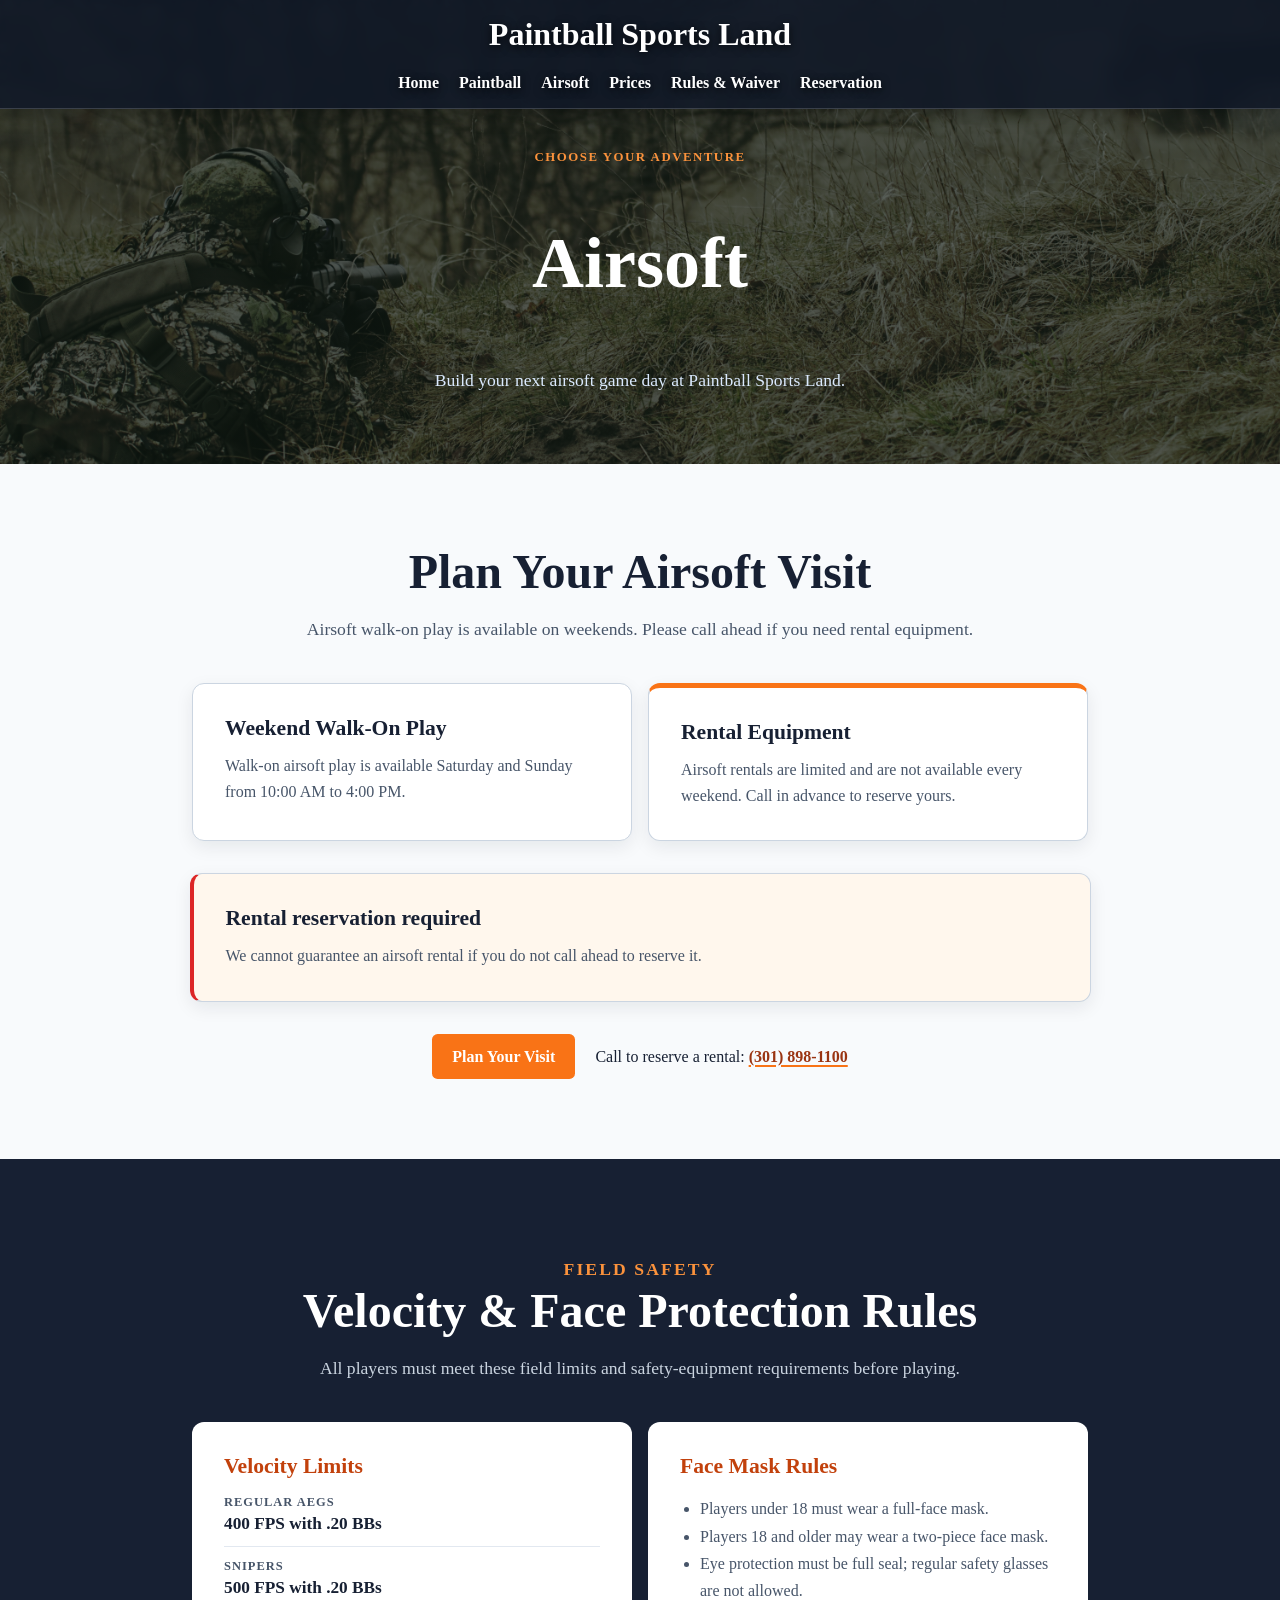
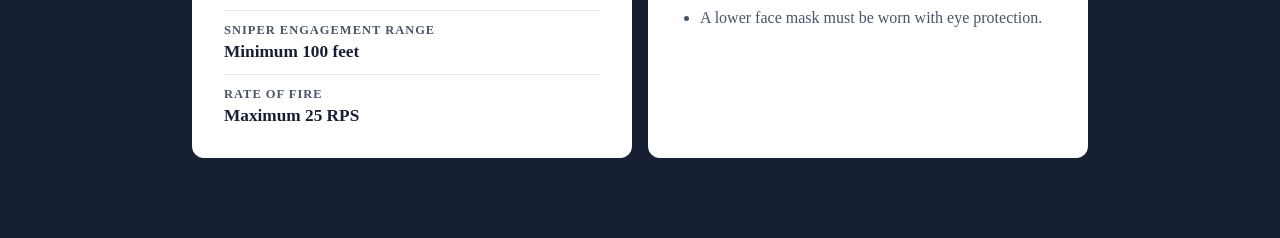
==== Airsoft.html @ 3f4d90e0 "main changes made" ====
<!doctype html>
<html lang="en">
  <head>
    <!-- Page title displayed in the browser tab. -->
    <meta charset="UTF-8">
    <meta name="viewport" content="width=device-width, initial-scale=1.0">
    <title>Airsoft | Paintball Sports Land</title>
    <!-- Shares the site's existing styles with this page. -->
    <link rel="stylesheet" href="style.css">
  </head>
  <body>
    <!-- Shared site header. Keep these links the same across all pages. -->
    <header>
      <h1>Paintball Sports Land</h1>
      <nav aria-label="Main navigation">
        <ul class="nav-menu">
          <li><a href="main.html">Home</a></li>
          <li><a href="Paintball.html">Paintball</a></li>
          <li><a href="Airsoft.html" aria-current="page">Airsoft</a></li>
          <li><a href="prices.html">Prices</a></li>
          <li><a href="Rules.html">Rules &amp; Waiver</a></li>
          <li><a href="Reservation.html">Reservation</a></li>
        </ul>
      </nav>
    </header>

    <main>
      <!-- Page hero introduces the activity without relying on a new image. -->
      <section class="inner-page-hero airsoft-hero">
        <p class="section-label">Choose your adventure</p>
        <h2>Airsoft</h2>
        <p>Build your next airsoft game day at Paintball Sports Land.</p>
      </section>

      <section class="page-content airsoft-visit-section" aria-labelledby="airsoft-plan-heading">
        <div class="content-heading">
          <h2 id="airsoft-plan-heading">Plan Your Airsoft Visit</h2>
          <p>Airsoft walk-on play is available on weekends. Please call ahead if you need rental equipment.</p>
        </div>
        <div class="content-grid">
          <article class="page-card">
            <h3>Weekend Walk-On Play</h3>
            <p>Walk-on airsoft play is available Saturday and Sunday from 10:00 AM to 4:00 PM.</p>
          </article>
          <article class="page-card airsoft-rental-card">
            <h3>Rental Equipment</h3>
            <p>Airsoft rentals are limited and are not available every weekend. Call in advance to reserve yours.</p>
          </article>
        </div>
        <aside class="page-callout airsoft-rental-notice">
          <h3>Rental reservation required</h3>
          <p>We cannot guarantee an airsoft rental if you do not call ahead to reserve it.</p>
        </aside>
        <div class="page-action-row">
          <a class="book-button" href="Reservation.html">Plan Your Visit</a>
          <span>Call to reserve a rental: <a class="text-link" href="tel:+13018981100">(301) 898-1100</a></span>
        </div>
      </section>

      <section class="airsoft-rules-section" aria-labelledby="airsoft-rules-heading">
        <div class="content-heading">
          <p class="section-label">Field safety</p>
          <h2 id="airsoft-rules-heading">Velocity &amp; Face Protection Rules</h2>
          <p>All players must meet these field limits and safety-equipment requirements before playing.</p>
        </div>
        <div class="content-grid airsoft-rules-grid">
          <article class="page-card airsoft-rule-card">
            <h3>Velocity Limits</h3>
            <dl class="airsoft-limits">
              <div>
                <dt>Regular AEGs</dt>
                <dd>400 FPS with .20 BBs</dd>
              </div>
              <div>
                <dt>Snipers</dt>
                <dd>500 FPS with .20 BBs</dd>
              </div>
              <div>
                <dt>Sniper engagement range</dt>
                <dd>Minimum 100 feet</dd>
              </div>
              <div>
                <dt>Rate of fire</dt>
                <dd>Maximum 25 RPS</dd>
              </div>
            </dl>
          </article>
          <article class="page-card airsoft-rule-card">
            <h3>Face Mask Rules</h3>
            <ul>
              <li>Players under 18 must wear a full-face mask.</li>
              <li>Players 18 and older may wear a two-piece face mask.</li>
              <li>Eye protection must be full seal; regular safety glasses are not allowed.</li>
              <li>A lower face mask must be worn with eye protection.</li>
            </ul>
          </article>
        </div>
      </section>
    </main>
  </body>
</html>
---- style.css ----
/*
  SITE-WIDE RESET
  Removes default browser spacing so the hero can reach the screen edges.
*/
html,
body {
  margin: 0;
  padding: 0;
  width: 100%;
}

/* BUSINESS NAME IN THE HEADER */
h1 {
  /* Centers the name and removes the browser's default top spacing. */
  text-align: center;
  margin-top: 0;
  /* White text and a shadow keep the title readable over every photograph. */
  color: #fff;
  text-shadow: 0 2px 10px rgba(0, 0, 0, 0.75);
}

/* HEADER OVERLAY
   Positioned over the hero rather than taking up space above it. */
header {
  position: absolute;
  top: 0;
  left: 0;
  width: 100%;
  /* z-index keeps header above slides, dark image overlay, and captions. */
  z-index: 3;
  padding: 1rem 0;
  /*
    A consistent dark glass panel keeps the logo and links readable as images change.
    The slight transparency still lets the hero photo show through the top bar.
  */
  background: rgba(17, 24, 39, 0.88);
  border-bottom: 1px solid rgba(255, 255, 255, 0.16);
  box-shadow: 0 4px 18px rgba(0, 0, 0, 0.28);
  backdrop-filter: blur(8px);
}


/* NAVIGATION LIST
   Flexbox places page links in a horizontal, centered row. */

.nav-menu {
  display: flex;            /* Lines navigation items up in a row. */
  justify-content: center;  /* Centers the complete menu. */
  gap: 20px;                /* Space between each link; increase for a looser menu. */
  list-style: none;         /* Removes default bullet points. */
  padding: 0;               /* Removes browser-provided list indentation. */
  margin: 0;                /* Removes browser-provided list spacing. */
}

/* Individual navigation links. */
.nav-menu a {
  text-decoration: none;
  color: #fff;
  font-weight: 700;
  text-shadow: 0 2px 8px rgba(0, 0, 0, 0.8);
}
/* Orange feedback shows which navigation link a mouse or keyboard user has selected. */
.nav-menu a:hover,
.nav-menu a:focus-visible {
  color: #fb923c;
}
/* Clear outline lets keyboard users see the active navigation link. */
.nav-menu a:focus-visible {
  outline: 2px solid #fff;
  outline-offset: 4px;
}

/* HERO SLIDESHOW
   Every slide fills the same hero area. Only .active is visible. */
.slide { 
  position:absolute; /* Removes each slide from normal layout so slides overlap. */
  inset:0;           /* Equivalent to top/right/bottom/left: 0; fills the slideshow. */
  opacity:0;         /* Hidden slides are transparent. */
  transition: opacity 0.5s ease; /* Fade duration when JavaScript changes slides. */
}
.slide.active {
  /* JavaScript adds this class to show the selected slide. */
  opacity: 1;
}
/* Contrast overlay placed above the image but behind caption text. */
.slide::after {
  content: "";
  position: absolute;
  inset: 0;
  background: linear-gradient(90deg, rgba(0, 0, 0, 0.72) 0%, rgba(0, 0, 0, 0.38) 52%, rgba(0, 0, 0, 0.12) 100%);
  pointer-events: none; /* Allows clicks to pass through to the button and controls. */
}
/* Container that sets the slideshow size. Change height to change hero height. */
.slideshow {
  position: relative;
  width: 100%;
  height: 500px;
  overflow: hidden; /* Prevents images and fade effects from extending outside the hero. */
}
/* Each image fills the container; object-fit crops it rather than stretching it. */
.slide img { 
  width:100%; 
  height:100%; 
  object-fit:cover;
}
/* Keeps the Airsoft player's head and marker below the header without changing hero height. */
.airsoft-slide img {
  object-position: center 18%;
}
/* HERO CAPTION AND READABILITY PANEL */
.caption { 
  position:absolute;
  bottom:20%; /* Moves the caption up from the bottom of the image. */
  left:5%;    /* Keeps a responsive margin from the left edge. */
  color:white;
  font-family:Arial;
  max-width:600px;
  z-index: 1; /* Places text above the image contrast overlay. */
  padding: 1.25rem;
  border-left: 4px solid #f97316; /* Orange accent used throughout the site. */
  border-radius: 0 0.5rem 0.5rem 0;
  background: rgba(0, 0, 0, 0.42);
  box-shadow: 0 8px 24px rgba(0, 0, 0, 0.3);
  transform: translateY(30px); /* Start slightly lower for the entrance animation. */
  opacity:0;                   /* Captions are hidden until their slide becomes active. */
  transition: opacity 0.5s ease, transform 0.5s ease; /* Caption fade and upward motion. */
}
/* The large caption wording. clamp() makes it scale between phone and desktop sizes. */
.caption p {
  margin: 0 0 1rem;
  font-size: clamp(2rem, 5vw, 4rem);
  font-weight: 800;
  line-height: 1.05;
  text-shadow: 0 2px 8px rgba(0, 0, 0, 0.9);
}
.slide.active .caption {
  /* Shows and raises the caption only on the active slide. */
  opacity: 1;
  transform: translateY(0);
}
/* PRIMARY CALL-TO-ACTION: the reservation link styled as a button. */
.book-button {
  display: inline-block;
  padding: 0.85rem 1.25rem;
  border-radius: 0.35rem;
  background: #f97316;
  color: #fff;
  font-size: 1rem;
  font-weight: 700;
  text-decoration: none;
  transition: background 0.2s ease, transform 0.2s ease;
}
/* Hover is for mouse users; focus-visible gives keyboard users the same feedback. */
.book-button:hover,
/* High-contrast outline shown when tabbing to the booking button. */
.book-button:focus-visible {
  background: #ea580c;
  transform: translateY(-2px);
}
.book-button:focus-visible {
  outline: 3px solid #fff;
  outline-offset: 3px;
}
/* SLIDESHOW CONTROLS */
.slide-arrow {
  position: relative;
  border: none;
  background: transparent;
  color: white;
  font-size: 1.8rem;
  padding: 0 0.75rem;
  cursor: pointer;
}
/* Holds the arrows and dots at the bottom center of the hero. */
.slide-controls {
  position: absolute;
  bottom: 1.25rem;
  left: 50%;
  z-index: 2;
  display: flex;
  align-items: center;
  gap: 0.5rem;
  transform: translateX(-50%);
}
/* Places the slide selector dots in a row. */
.slide-dots {
  display: flex;
  gap: 0.5rem;
}
/* Default (unselected) slide selector. */
.slide-dot {
  width: 0.7rem;
  height: 0.7rem;
  padding: 0;
  border: 1px solid white;
  border-radius: 50%;
  background: transparent;
  cursor: pointer;
}
/* JavaScript applies active to the dot for the visible slide. */
.slide-dot.active {
  background: white;
}

/*
  HOURS AND AVAILABILITY SECTION
  This is the first content area after the hero. Its dark background keeps the
  energetic paintball style while the light cards make the schedule easy to scan.
*/
.hours-section {
  /*
    Pull this section upward over the bottom of the hero image. Its transparent-to-dark
    background then fades the photo into the solid #111827 content area below it.
    Keep the negative margin and the first padding value in sync: both are 8rem.
  */
  position: relative;
  z-index: 1;
  margin-top: -8rem;
  padding: 13rem 5% 5rem; /* 8rem transition space plus the original 5rem top spacing. */
  background: linear-gradient(to bottom, rgba(17, 24, 39, 0) 0, #111827 8rem, #111827 100%);
  color: #f8fafc;
  text-align: center;
}
/* Limits line length so the introductory text stays comfortable to read. */
.hours-intro {
  max-width: 43rem;
  margin: 0 auto 2.5rem;
}
/* Small orange label placed above the main hours heading. */
.section-label {
  margin: 0 0 0.5rem;
  color: #fb923c;
  font-size: 0.8rem;
  font-weight: 800;
  letter-spacing: 0.12em;
  text-transform: uppercase;
}
/* Main heading for the hours section. */
.hours-section h2 {
  margin: 0;
  font-size: clamp(2rem, 4vw, 3rem);
}
/* Introductory paragraph beneath the heading. */
.hours-intro > p:last-child {
  margin: 1rem 0 0;
  color: #cbd5e1;
  font-size: 1.1rem;
  line-height: 1.6;
}
/* Places the two schedule cards side-by-side on wide screens. */
.hours-cards {
  display: grid;
  grid-template-columns: repeat(2, minmax(0, 1fr));
  gap: 1rem;
  max-width: 56rem;
  margin: 0 auto 2rem;
  text-align: left;
}
/* Base styling shared by both schedule cards. */
.hours-card {
  padding: 2rem;
  border: 1px solid rgba(255, 255, 255, 0.12);
  border-radius: 0.75rem;
  background: #1f2937;
}
/* Small uppercase category label at the top of each card. */
.hours-card-label {
  margin: 0 0 0.75rem;
  color: #fb923c;
  font-size: 0.75rem;
  font-weight: 800;
  letter-spacing: 0.1em;
  text-transform: uppercase;
}
/* Day-range title in each card. */
.hours-card h3 {
  margin: 0;
  font-size: 1.4rem;
}
/* The time line is emphasized so visitors find it at a glance. */
.hours-time {
  margin: 0.75rem 0;
  color: #fff;
  font-size: 1.2rem;
  font-weight: 800;
}
/* Supporting schedule information, such as who may book. */
.hours-card p:last-child {
  margin: 0;
  color: #cbd5e1;
  line-height: 1.5;
}
/* Adds a little visual separation above the booking link. */
.hours-button {
  margin-top: 0.5rem;
}

/*
  PHONE-SIZED LAYOUT
  Stacks schedule cards so neither the days nor hours become cramped on phones.
*/
@media (max-width: 600px) {
  .hours-section {
    /* Preserves the image fade while reducing normal section spacing on phones. */
    padding: 11.5rem 1.25rem 3.5rem;
  }

  .hours-cards {
    grid-template-columns: 1fr;
  }
}

/*
  LOCATION AND CONTACT SECTION
  A light section after the dark hours area gives the page visual variety and
  keeps the address and phone number easy to read.
*/
.location-section {
  display: grid;
  grid-template-columns: repeat(2, minmax(0, 1fr));
  gap: 3rem;
  align-items: center;
  padding: 5rem 10%;
  background: #f8fafc;
  color: #172033;
}
/* Constrains the intro copy so lines do not become overly long. */
.location-intro {
  max-width: 34rem;
}
/* Reuses the orange section label but gives it a darker background-friendly color. */
.location-section .section-label {
  color: #c2410c;
}
/* Main location heading. */
.location-section h2 {
  margin: 0;
  font-size: clamp(2rem, 4vw, 3rem);
}
/* Descriptive text beneath the location heading. */
.location-intro > p:last-of-type {
  margin: 1rem 0 1.5rem;
  color: #475569;
  font-size: 1.1rem;
  line-height: 1.6;
}
/* Directions link styled as a bordered button so it is secondary to booking. */
.directions-button {
  display: inline-block;
  padding: 0.8rem 1.15rem;
  border: 2px solid #ea580c;
  border-radius: 0.35rem;
  color: #c2410c;
  font-weight: 800;
  text-decoration: none;
  transition: background 0.2s ease, color 0.2s ease;
}
/* Inverts the button colors when it is hovered or selected by keyboard navigation. */
.directions-button:hover,
.directions-button:focus-visible {
  background: #ea580c;
  color: #fff;
}
/* Visible keyboard focus outline for accessibility. */
.directions-button:focus-visible {
  outline: 3px solid #172033;
  outline-offset: 3px;
}
/* Stacks the address and telephone cards with consistent space between them. */
.contact-details {
  display: grid;
  gap: 1rem;
}
/* Shared card layout for an individual contact method. */
.contact-item {
  display: flex;
  flex-direction: column;
  gap: 0.3rem;
  margin: 0; /* Removes the browser's default italic address spacing. */
  padding: 1.5rem;
  border-left: 4px solid #f97316;
  border-radius: 0 0.5rem 0.5rem 0;
  background: #fff;
  box-shadow: 0 6px 18px rgba(15, 23, 42, 0.1);
  color: #334155;
  font-size: 1.1rem;
  font-style: normal; /* address elements are italic by default; this keeps the card readable. */
  line-height: 1.5;
}
/* Small uppercase heading such as Address or Phone. */
.contact-label {
  color: #c2410c;
  font-size: 0.75rem;
  font-weight: 800;
  letter-spacing: 0.1em;
  text-transform: uppercase;
}
/* Phone number link; the color differentiates it and supports tap-to-call on mobile. */
.contact-item a {
  color: #172033;
  font-size: 1.35rem;
  font-weight: 800;
  line-height: 1.6;
  padding: 0.1em 0 0.15em;
  /* The underline collided with parentheses on some screens; color and weight keep this clearly tappable. */
  text-decoration: none;
}
/* Keeps displayed phone numbers on one unbroken, comfortably spaced line. */
a[href^="tel:"] {
  display: inline-block;
  line-height: 1.6;
  white-space: nowrap;
}

/* On phones, stack the location introduction and contact cards vertically. */
@media (max-width: 700px) {
  .location-section {
    grid-template-columns: 1fr;
    gap: 2rem;
    padding: 3.5rem 1.25rem;
  }
}

/*
  FAQ SECTION
  A neutral light background separates these expandable answers from the location
  section. The browser handles opening and closing each details element—no script needed.
*/
.faq-section {
  padding: 5rem 5%;
  background: #e2e8f0;
  color: #172033;
}
/* Centers and limits the introductory copy. */
.faq-intro {
  max-width: 43rem;
  margin: 0 auto 2.5rem;
  text-align: center;
}
/* Uses a darker orange so the label remains readable on the light FAQ background. */
.faq-section .section-label {
  color: #c2410c;
}
/* Main FAQ heading. */
.faq-section h2 {
  margin: 0;
  font-size: clamp(2rem, 4vw, 3rem);
}
/* Introductory paragraph below the heading. */
.faq-intro > p:last-child {
  margin: 1rem 0 0;
  color: #475569;
  font-size: 1.1rem;
  line-height: 1.6;
}
/* Keeps the questions at a readable width and gives them consistent spacing. */
.faq-list {
  display: grid;
  gap: 0.75rem;
  max-width: 52rem;
  margin: 0 auto;
}
/* Individual expandable question card. */
.faq-item {
  border: 1px solid #cbd5e1;
  border-radius: 0.5rem;
  background: #fff;
  box-shadow: 0 3px 10px rgba(15, 23, 42, 0.06);
}
/* The clickable question heading. */
.faq-item summary {
  padding: 1.15rem 3rem 1.15rem 1.25rem;
  color: #172033;
  font-size: 1.05rem;
  font-weight: 800;
  cursor: pointer;
}
/* Changes the question color when its answer is currently expanded. */
.faq-item[open] summary {
  color: #c2410c;
}
/* Answer text revealed after a visitor opens a question. */
.faq-item p {
  margin: 0;
  padding: 0 1.25rem 1.25rem;
  color: #475569;
  line-height: 1.6;
}
/* Phone number in the FAQ retains a clear, accessible link style. */
.faq-item a {
  color: #9a3412;
  font-weight: 800;
}
/* Clear focus outline when keyboard users tab to a question. */
.faq-item summary:focus-visible {
  outline: 3px solid #f97316;
  outline-offset: -3px;
}

/*
  INNER PAGE LAYOUT
  These reusable styles give every new navigation page a consistent hero and
  content layout. They do not affect the homepage slideshow.
*/
.inner-page-hero {
  display: grid;
  place-items: center;
  min-height: 18rem;
  padding: 8rem 5% 3rem; /* Top padding leaves room for the absolute header. */
  background: linear-gradient(135deg, #111827, #263449);
  color: #fff;
  text-align: center;
}
/* Inner-page section labels use a light orange that is readable on the dark hero. */
.inner-page-hero .section-label {
  margin-bottom: 0.75rem;
  color: #fb923c;
}
/* Main title on the non-homepage hero areas. */
.inner-page-hero h2 {
  margin: 0;
  font-size: clamp(2.5rem, 6vw, 4.5rem);
}
/* Short description placed below each inner-page title. */
.inner-page-hero > p:last-child {
  max-width: 42rem;
  margin: 1rem 0 0;
  color: #dbeafe;
  font-size: 1.1rem;
  line-height: 1.6;
}
/* Uses the supplied Airsoft field photo while preserving readable hero text. */
.airsoft-hero {
  background:
    linear-gradient(rgba(14, 25, 18, 0.68), rgba(14, 25, 18, 0.68)),
    url("images/Airsoft_2.jpg") center 55% / cover no-repeat;
}
/* Paintball page hero uses the supplied field photograph with a dark overlay for readable text. */
.paintball-hero {
  background:
    linear-gradient(rgba(10, 20, 12, 0.7), rgba(10, 20, 12, 0.7)),
    url("images/mfranck-paintball-1449870.jpg") center 42% / cover no-repeat;
}
/* Main white content area used on all of the new pages. */
.page-content {
  padding: 5rem 10%;
  background: #f8fafc;
  color: #172033;
}
/* Centers the title and introduction above each page's content cards. */
.content-heading {
  max-width: 43rem;
  margin: 0 auto 2.5rem;
  text-align: center;
}
.content-heading h2 {
  margin: 0;
  font-size: clamp(2rem, 4vw, 3rem);
}
.content-heading p {
  margin: 1rem 0 0;
  color: #475569;
  font-size: 1.1rem;
  line-height: 1.6;
}
/* Responsive two-column grid for activity and package cards. */
.content-grid {
  display: grid;
  grid-template-columns: repeat(2, minmax(0, 1fr));
  gap: 1rem;
  max-width: 56rem;
  margin: 0 auto;
}
/* Shared white card used across the inner pages. */
.page-card,
.page-callout {
  padding: 2rem;
  border: 1px solid #cbd5e1;
  border-radius: 0.75rem;
  background: #fff;
  box-shadow: 0 6px 18px rgba(15, 23, 42, 0.08);
}
.page-card h3,
.page-callout h3 {
  margin: 0;
  color: #172033;
  font-size: 1.35rem;
}
.page-card p,
.page-callout p {
  margin: 0.75rem 0 0;
  color: #475569;
  line-height: 1.6;
}
/* Single full-width callout used for notes about rules, waivers, or reservations. */
.page-callout {
  max-width: 52rem;
  margin: 2rem auto 0;
  border-left: 4px solid #f97316;
}
.waiver-download-section,
.waiver-age-section,
.field-rules-section {
  max-width: 52rem;
  margin: 2.5rem auto 0;
}
.waiver-download-section h3,
.waiver-age-section h3,
.field-rules-section h3 {
  margin: 0;
  color: #172033;
  font-size: 1.35rem;
}
.waiver-download-section p,
.waiver-age-section p {
  margin: 0.75rem 0 0;
  color: #475569;
  line-height: 1.6;
}
.waiver-download-section .book-button {
  margin-top: 1.25rem;
}
.field-rules-section ol {
  display: grid;
  gap: 0.7rem;
  margin: 1rem 0 0;
  padding-left: 1.4rem;
  color: #475569;
  line-height: 1.6;
}
.field-rules-section li::marker {
  color: #c2410c;
  font-weight: 800;
}
.rules-download-button {
  margin-top: 1.25rem;
  border: 0;
  cursor: pointer;
}
/* Replaces the removed Rules & Waiver hero while keeping content below the overlay header. */
.rules-waiver-content {
  padding-top: 11rem;
}
.reservation-content {
  padding-top: 11rem;
}
.reservation-form {
  display: grid;
  grid-template-columns: minmax(0, 1.1fr) minmax(0, 0.9fr);
  gap: 2rem 3rem;
  max-width: 60rem;
  margin: 0 auto;
}
.calendar-panel,
.reservation-details,
.contact-details-form {
  min-width: 0;
}
.calendar-heading-row,
.reservation-details > h3,
.contact-details-form h3 {
  margin: 0;
}
.calendar-heading-row {
  display: flex;
  flex-wrap: wrap;
  justify-content: space-between;
  align-items: center;
  gap: 1rem;
}
.calendar-heading-row h3,
.reservation-details h3,
.contact-details-form h3 {
  color: #172033;
  font-size: 1.35rem;
}
.calendar-navigation {
  display: flex;
  align-items: center;
  gap: 0.5rem;
}
.calendar-navigation h4 {
  width: 9rem;
  margin: 0;
  color: #475569;
  font-size: 1rem;
  text-align: center;
}
.calendar-navigation button {
  width: 2rem;
  height: 2rem;
  border: 1px solid #cbd5e1;
  border-radius: 50%;
  background: #fff;
  color: #c2410c;
  font-size: 1.35rem;
  line-height: 1;
  cursor: pointer;
}
.calendar-navigation button:disabled {
  opacity: 0.4;
  cursor: not-allowed;
}
.calendar-weekdays,
.calendar-days {
  display: grid;
  grid-template-columns: repeat(7, minmax(0, 1fr));
}
.calendar-weekdays {
  margin-top: 1.5rem;
  color: #64748b;
  font-size: 0.7rem;
  font-weight: 800;
  letter-spacing: 0.05em;
  text-align: center;
  text-transform: uppercase;
}
.calendar-days {
  gap: 0.3rem;
  margin-top: 0.55rem;
}
.calendar-day,
.calendar-empty-day {
  aspect-ratio: 1;
}
.calendar-day {
  border: 1px solid #e2e8f0;
  border-radius: 0.35rem;
  background: #fff;
  color: #172033;
  font-weight: 700;
  cursor: pointer;
}
.calendar-day:hover,
.calendar-day:focus-visible {
  border-color: #f97316;
  color: #c2410c;
}
.calendar-day:focus-visible {
  outline: 2px solid #172033;
  outline-offset: 2px;
}
.calendar-day.is-selected {
  border-color: #ea580c;
  background: #f97316;
  color: #fff;
}
.calendar-day:disabled {
  border-color: transparent;
  background: transparent;
  color: #cbd5e1;
  cursor: not-allowed;
}
.calendar-selection {
  min-height: 1.5rem;
  margin: 1rem 0 0;
  color: #475569;
  line-height: 1.5;
}
.reservation-details,
.contact-details-form {
  display: grid;
  align-content: start;
  gap: 0.6rem;
}
.reservation-details label,
.contact-details-form label {
  margin-top: 0.75rem;
  color: #475569;
  font-size: 0.85rem;
  font-weight: 800;
}
.reservation-details select,
.reservation-details input,
.contact-details-form input {
  width: 100%;
  box-sizing: border-box;
  padding: 0.75rem;
  border: 1px solid #cbd5e1;
  border-radius: 0.35rem;
  background: #fff;
  color: #172033;
  font: inherit;
}
.reservation-details select:focus,
.reservation-details input:focus,
.contact-details-form input:focus {
  outline: 3px solid rgba(249, 115, 22, 0.35);
  border-color: #ea580c;
}
.session-options {
  display: grid;
  gap: 0.65rem;
  margin: 1rem 0 0;
  padding: 1rem;
  border: 1px solid #cbd5e1;
  border-radius: 0.5rem;
}
.session-options:disabled {
  opacity: 0.55;
}
.session-options legend {
  padding: 0 0.25rem;
  color: #475569;
  font-size: 0.85rem;
  font-weight: 800;
}
.session-options p {
  margin: 0;
  color: #64748b;
  font-size: 0.9rem;
  line-height: 1.4;
}
.session-options label {
  display: flex;
  align-items: flex-start;
  gap: 0.5rem;
  margin: 0;
  color: #334155;
  font-size: 0.9rem;
  font-weight: 400;
}
.session-options input {
  width: auto;
  margin: 0.2rem 0 0;
}
.contact-details-form {
  grid-column: 1 / -1;
  max-width: 44rem;
}
.contact-name-grid {
  display: grid;
  grid-template-columns: repeat(2, minmax(0, 1fr));
  gap: 1rem;
}
.contact-name-grid div {
  display: grid;
  gap: 0.6rem;
}
.contact-name-grid label {
  margin-top: 0.75rem;
}
.reservation-form-action {
  grid-column: 1 / -1;
  display: flex;
  flex-wrap: wrap;
  align-items: center;
  gap: 1rem;
}
.reservation-form-action .book-button {
  border: 0;
  cursor: pointer;
}
.reservation-form-action p {
  margin: 0;
  color: #475569;
  line-height: 1.5;
}
.reservation-call-note {
  max-width: 60rem;
  margin: 2rem auto 0;
  color: #475569;
  line-height: 1.6;
}
/* Replaces the removed Prices hero while keeping content below the overlay header. */
.prices-content {
  padding-top: 11rem;
}
/* Pricing tables use definition lists so each item and price remain paired. */
.price-list {
  display: grid;
  gap: 0.85rem;
  margin: 1rem 0 0;
}
.price-list div {
  display: grid;
  gap: 0.18rem;
  padding-bottom: 0.85rem;
  border-bottom: 1px solid #e2e8f0;
}
.price-list div:last-child {
  padding-bottom: 0;
  border-bottom: 0;
}
.price-list dt {
  color: #475569;
  font-size: 0.78rem;
  font-weight: 800;
  letter-spacing: 0.08em;
  text-transform: uppercase;
}
.price-list dd {
  margin: 0;
  color: #172033;
  font-size: 1.08rem;
  font-weight: 800;
}
.price-list dd span {
  display: block;
  margin-top: 0.15rem;
  color: #64748b;
  font-size: 0.88rem;
  font-weight: 400;
}
.price-feature {
  margin: 0.85rem 0 0 !important;
  color: #c2410c !important;
  font-size: 1.6rem;
  font-weight: 800;
}
.all-day-rental {
  margin: 1rem 0 0 !important;
  padding-top: 1rem;
  border-top: 1px solid #e2e8f0;
  color: #172033 !important;
}
.all-day-rental strong,
.all-day-rental span {
  display: block;
}
.all-day-rental strong {
  color: #c2410c;
  font-size: 1.15rem;
}
.all-day-rental span {
  margin-top: 0.25rem;
  color: #64748b;
}
.pricing-primary {
  display: grid;
  grid-template-columns: repeat(2, minmax(0, 1fr));
  gap: 3rem;
  max-width: 56rem;
  margin: 0 auto;
  /* Each column can end at its own content height instead of sharing one tall card. */
  align-items: start;
  padding: 0;
  border: 0;
  border-radius: 0;
  background: transparent;
  box-shadow: none;
}
.pricing-primary section + section {
  border-left: 1px solid #e2e8f0;
  padding-left: 3rem;
}
.admission-rental-items {
  margin-top: 2rem;
  padding-top: 1.5rem;
  border-top: 1px solid #e2e8f0;
}
.admission-rental-items h3 {
  margin: 0;
  color: #172033;
  font-size: 1.2rem;
}
/* Uses two columns to keep the small rental-item price list compact. */
.admission-rental-items .compact-price-list {
  grid-template-columns: repeat(2, minmax(0, 1fr));
  column-gap: 1.25rem;
}
.admission-rental-items .compact-price-list div {
  padding-bottom: 0;
  border-bottom: 0;
}
.admission-rental-items .compact-price-list div:last-child {
  grid-column: 1 / -1;
  padding-top: 0.75rem;
  border-top: 1px solid #e2e8f0;
}
/* Places the single-session schedule directly beneath the individual rental price. */
.pricing-primary section:nth-child(2) {
  display: flex;
  flex-direction: column;
}
.pricing-primary section:nth-child(2) > h3 {
  order: 0;
}
.pricing-primary section:nth-child(2) > .price-feature {
  order: 1;
}
.pricing-primary section:nth-child(2) > p:last-child {
  order: 2;
}
.pricing-primary section:nth-child(2) > p:nth-of-type(2) {
  order: 3;
}
.pricing-primary section:nth-child(2) > .all-day-rental {
  order: 4;
}
.pricing-primary section:nth-child(2) > .rental-id-notice {
  order: 5;
}
.party-price-strip {
  display: flex;
  flex-wrap: wrap;
  justify-content: space-between;
  align-items: center;
  gap: 1rem 2rem;
  max-width: 52rem;
  margin: 2rem auto 0;
  padding: 1.5rem 2rem;
  border-left: 4px solid #f97316;
  background: #fff7ed;
}
.party-price-strip h3 {
  margin: 0;
  color: #172033;
  font-size: 1.35rem;
}
.party-price-strip p:not(.price-feature) {
  margin: 0.4rem 0 0;
  color: #475569;
  line-height: 1.5;
}
.party-price-strip .price-feature {
  margin: 0 !important;
  white-space: nowrap;
}
.party-price-strip .price-feature span {
  font-size: 1rem;
}
.party-price-details {
  display: grid;
  gap: 0.45rem;
  width: 100%;
  margin: 0.25rem 0 0;
  padding: 1rem 0 0 1.25rem;
  border-top: 1px solid #fed7aa;
  color: #475569;
  line-height: 1.5;
}
.rental-id-notice {
  margin-top: 1.25rem;
  padding: 1rem 1.15rem;
  border-left: 4px solid #dc2626;
  border-left-color: #dc2626;
  border-radius: 0 0.5rem 0.5rem 0;
  background: #fff7ed;
}
.rental-id-notice h4 {
  margin: 0;
  color: #991b1b;
  font-size: 0.95rem;
}
.rental-id-notice p {
  margin: 0.4rem 0 0;
  color: #475569;
  font-size: 0.92rem;
  line-height: 1.5;
}
/* Reuses the compact notice pattern for the required waiver at the top of its page. */
.waiver-required-notice {
  max-width: 52rem;
  margin: 0 auto;
  border-left-color: #c2410c;
  background: #fff7ed;
}
.waiver-required-notice h4 {
  color: #9a3412;
}
.pricing-extras {
  display: grid;
  grid-template-columns: repeat(2, minmax(0, 1fr));
  gap: 2.5rem 4rem;
  max-width: 52rem;
  margin: 3rem auto 0;
}
.price-detail h3 {
  margin: 0;
  color: #172033;
  font-size: 1.2rem;
}
/* The original lower placement is hidden after moving this list into Admission & Air. */
.price-detail--moved {
  display: none;
}
.price-item-list {
  margin: 1rem 0 0;
  padding-left: 1.25rem;
  color: #475569;
  line-height: 1.7;
}
.compact-price-list {
  gap: 0.65rem;
}
.compact-price-list div {
  padding-bottom: 0.65rem;
}
.pro-shop-note,
.price-change-note {
  max-width: 52rem;
  margin: 2rem auto 0;
  color: #475569;
  text-align: center;
}
.price-change-note {
  margin-top: 0.75rem;
  color: #b91c1c;
  font-weight: 800;
}
/* Aligns main and secondary page actions beneath content. */
.page-action-row {
  display: flex;
  flex-wrap: wrap;
  justify-content: center;
  align-items: center;
  gap: 1.25rem;
  margin-top: 2rem;
}
/* Secondary text link displayed beside the primary booking button. */
.text-link {
  color: #9a3412;
  font-weight: 800;
  text-decoration-color: #f97316;
  text-decoration-thickness: 2px;
  text-underline-offset: 0.2em;
}
.text-link:focus-visible {
  outline: 3px solid #f97316;
  outline-offset: 3px;
}

/* PAINTBALL PACKAGES
   Pricing and reservation information supplied for the Paintball page. */
.paintball-packages .section-label,
.party-package-section .section-label {
  color: #c2410c;
}
.package-grid {
  max-width: 46rem;
}
.package-card {
  border-top: 5px solid #f97316;
}
.card-kicker {
  margin: 0 0 0.5rem !important;
  color: #c2410c !important;
  font-size: 0.75rem;
  font-weight: 800;
  letter-spacing: 0.1em;
  text-transform: uppercase;
}
.package-card h3 {
  color: #c2410c;
  font-size: 2.1rem;
}
.package-card h3 span,
.party-package-price span {
  font-size: 1rem;
}
.rental-includes ul,
.party-package-details ul {
  margin: 0.85rem 0 0;
  padding-left: 1.25rem;
  color: #475569;
  line-height: 1.7;
}
.field-paint-note,
.pricing-note {
  max-width: 52rem;
  margin: 1.5rem auto 0;
  color: #9a3412;
  font-weight: 800;
  text-align: center;
}
.party-package-section {
  padding: 5rem 10%;
  background: #172033;
  color: #f8fafc;
}
.party-package-section .content-heading h2 {
  color: #fff;
}
.party-package-section .content-heading p:last-child {
  color: #cbd5e1;
}
.party-package-card {
  display: grid;
  grid-template-columns: minmax(13rem, 0.75fr) minmax(0, 1.25fr);
  max-width: 56rem;
  margin: 0 auto;
  overflow: hidden;
  border-radius: 0.75rem;
  background: #fff;
  box-shadow: 0 12px 28px rgba(0, 0, 0, 0.25);
  color: #172033;
}
.party-package-price {
  display: grid;
  align-content: center;
  padding: 2rem;
  background: #f97316;
  color: #fff;
}
.party-package-price p {
  margin: 0 0 0.75rem;
  font-weight: 800;
  line-height: 1.4;
}
.party-package-price strong {
  font-size: clamp(2.5rem, 6vw, 4rem);
  line-height: 1;
}
.party-package-details {
  padding: 2rem;
}
.party-package-details h3 {
  margin: 0;
  font-size: 1.3rem;
}
.party-package-details p {
  margin: 0.65rem 0 1.5rem;
  color: #475569;
  line-height: 1.6;
}
.pricing-note {
  color: #fed7aa;
}

/* AIRSOFT VISIT AND SAFETY INFORMATION */
.airsoft-rental-card {
  border-top: 5px solid #f97316;
}
.airsoft-rental-notice {
  border-left-color: #dc2626;
  background: #fff7ed;
}
.airsoft-rules-section {
  padding: 5rem 10%;
  background: #172033;
  color: #f8fafc;
}
.airsoft-rules-section .section-label {
  color: #fb923c;
}
.airsoft-rules-section .content-heading h2 {
  color: #fff;
}
.airsoft-rules-section .content-heading p:last-child {
  color: #cbd5e1;
}
.airsoft-rules-grid {
  max-width: 56rem;
}
.airsoft-rule-card {
  border: 0;
  box-shadow: none;
}
.airsoft-rule-card h3 {
  color: #c2410c;
}
.airsoft-limits {
  display: grid;
  gap: 0.75rem;
  margin: 1rem 0 0;
}
.airsoft-limits div {
  padding-bottom: 0.75rem;
  border-bottom: 1px solid #e2e8f0;
}
.airsoft-limits div:last-child {
  padding-bottom: 0;
  border-bottom: 0;
}
.airsoft-limits dt {
  color: #475569;
  font-size: 0.78rem;
  font-weight: 800;
  letter-spacing: 0.08em;
  text-transform: uppercase;
}
.airsoft-limits dd {
  margin: 0.25rem 0 0;
  color: #172033;
  font-size: 1.08rem;
  font-weight: 800;
}
.airsoft-rule-card ul {
  margin: 1rem 0 0;
  padding-left: 1.25rem;
  color: #475569;
  line-height: 1.7;
}

@media (max-width: 600px) {
  .rules-waiver-content {
    padding-top: 8rem;
  }

  .prices-content {
    padding-top: 8rem;
  }

  .pricing-primary,
  .pricing-extras {
    grid-template-columns: 1fr;
    gap: 2rem;
  }

  .pricing-primary section + section {
    border-top: 1px solid #e2e8f0;
    border-left: 0;
    padding-top: 2rem;
    padding-left: 0;
  }

  .party-price-strip {
    padding: 1.5rem;
  }

  .admission-rental-items .compact-price-list {
    grid-template-columns: 1fr;
  }

  .admission-rental-items .compact-price-list div:last-child {
    grid-column: auto;
  }

  .party-package-section {
    padding: 3.5rem 1.25rem;
  }

  .airsoft-rules-section {
    padding: 3.5rem 1.25rem;
  }

  .party-package-card {
    grid-template-columns: 1fr;
  }
}



/* Stacks inner-page cards and reduces horizontal spacing on phones. */
@media (max-width: 600px) {
  .inner-page-hero {
    min-height: 14rem;
    padding: 8rem 1.25rem 2.5rem;
  }

  .page-content {
    padding: 3.5rem 1.25rem;
  }

  .content-grid {
    grid-template-columns: 1fr;
  }
}

/* Reduces the FAQ section's side padding on narrow screens. */
@media (max-width: 600px) {
  .faq-section {
    padding: 3.5rem 1.25rem;
  }
}

/* Stacks the reservation request fields while preserving clearance below the header. */
@media (max-width: 600px) {
  .reservation-content {
    padding-top: 8rem;
  }

  .reservation-form {
    grid-template-columns: 1fr;
    gap: 2rem;
  }

  .contact-details-form,
  .reservation-form-action {
    grid-column: auto;
  }

  .calendar-heading-row {
    align-items: flex-start;
  }

  .contact-name-grid {
    grid-template-columns: 1fr;
  }
}

/* FIXED SCROLL INDICATOR
   This sits on the right edge and is updated by script.js. */
.page-scroll {
  position: fixed;
  top: 15vh;
  right: 1rem;
  width: 0.25rem;
  height: 70vh;
  z-index: 4;
  border-radius: 1rem;
  background: rgba(255, 255, 255, 0.35);
  cursor: pointer;
}
/* The movable white part inside the scroll track. */
.page-scroll-thumb {
  width: 100%;
  height: 20%;
  border-radius: inherit;
  background: white;
  transition: transform 0.2s ease;
}
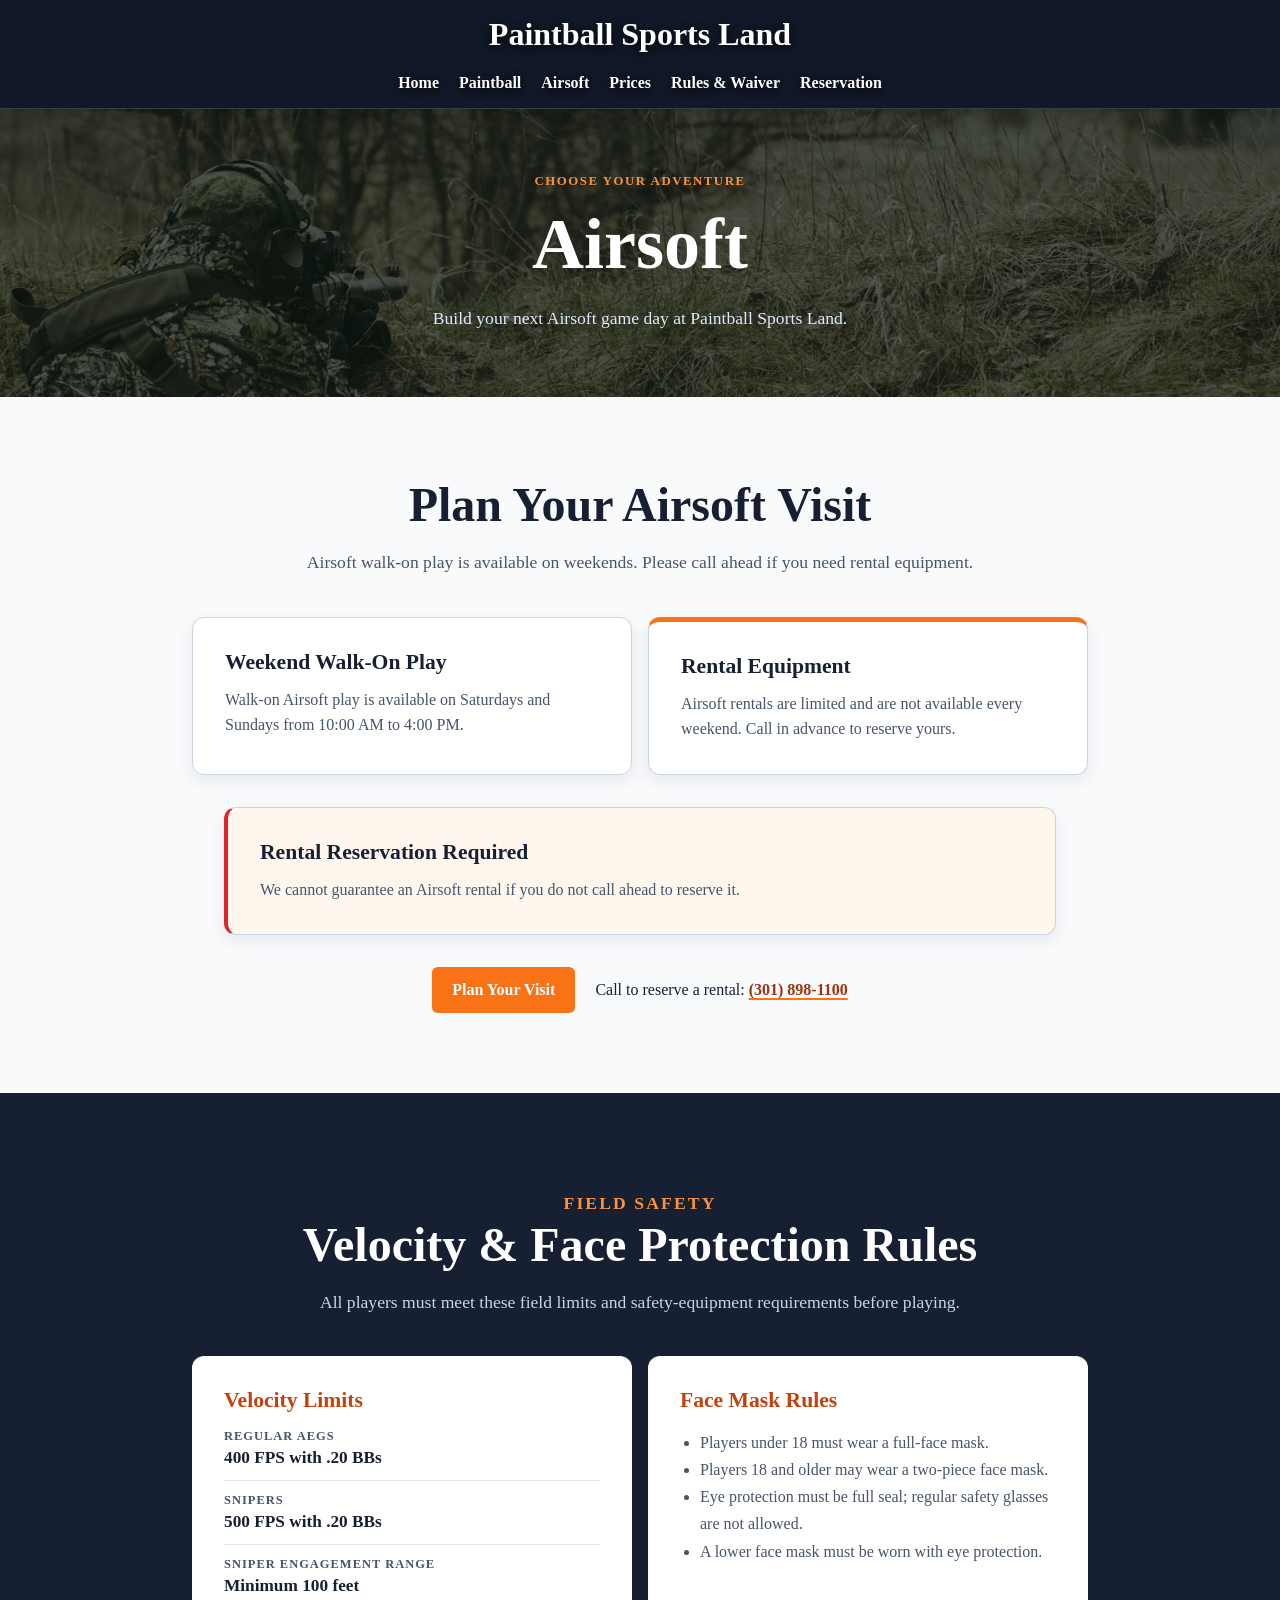
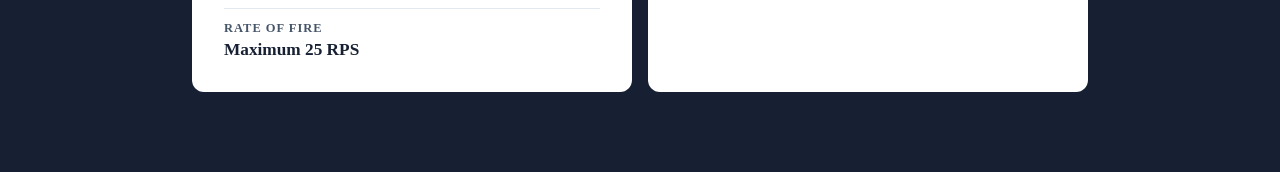
==== commit 48d3fe7d: "small changes" ====
--- a/Airsoft.html
+++ b/Airsoft.html
@@ -14,7 +14,7 @@
       <h1>Paintball Sports Land</h1>
       <nav aria-label="Main navigation">
         <ul class="nav-menu">
-          <li><a href="main.html">Home</a></li>
+          <li><a href="index.html">Home</a></li>
           <li><a href="Paintball.html">Paintball</a></li>
           <li><a href="Airsoft.html" aria-current="page">Airsoft</a></li>
           <li><a href="prices.html">Prices</a></li>
@@ -29,7 +29,7 @@
       <section class="inner-page-hero airsoft-hero">
         <p class="section-label">Choose your adventure</p>
         <h2>Airsoft</h2>
-        <p>Build your next airsoft game day at Paintball Sports Land.</p>
+        <p>Build your next Airsoft game day at Paintball Sports Land.</p>
       </section>
 
       <section class="page-content airsoft-visit-section" aria-labelledby="airsoft-plan-heading">
@@ -40,7 +40,7 @@
         <div class="content-grid">
           <article class="page-card">
             <h3>Weekend Walk-On Play</h3>
-            <p>Walk-on airsoft play is available Saturday and Sunday from 10:00 AM to 4:00 PM.</p>
+<p>Walk-on Airsoft play is available on Saturdays and Sundays from 10:00 AM to 4:00 PM.</p>
           </article>
           <article class="page-card airsoft-rental-card">
             <h3>Rental Equipment</h3>
@@ -48,8 +48,8 @@
           </article>
         </div>
         <aside class="page-callout airsoft-rental-notice">
-          <h3>Rental reservation required</h3>
-          <p>We cannot guarantee an airsoft rental if you do not call ahead to reserve it.</p>
+          <h3>Rental Reservation Required</h3>
+          <p>We cannot guarantee an Airsoft rental if you do not call ahead to reserve it.</p>
         </aside>
         <div class="page-action-row">
           <a class="book-button" href="Reservation.html">Plan Your Visit</a>
--- a/style.css
+++ b/style.css
@@ -7,6 +7,13 @@
   margin: 0;
   padding: 0;
   width: 100%;
+  overflow-x: hidden;
+}
+/* Includes borders and padding in element widths to prevent small-screen overflow. */
+*,
+*::before,
+*::after {
+  box-sizing: border-box;
 }
 
 /* BUSINESS NAME IN THE HEADER */
@@ -19,24 +26,17 @@
   text-shadow: 0 2px 10px rgba(0, 0, 0, 0.75);
 }
 
-/* HEADER OVERLAY
-   Positioned over the hero rather than taking up space above it. */
+/* SITE HEADER
+   Stays above the page content instead of overlapping hero images. */
 header {
-  position: absolute;
-  top: 0;
-  left: 0;
+  position: relative;
   width: 100%;
-  /* z-index keeps header above slides, dark image overlay, and captions. */
   z-index: 3;
   padding: 1rem 0;
-  /*
-    A consistent dark glass panel keeps the logo and links readable as images change.
-    The slight transparency still lets the hero photo show through the top bar.
-  */
-  background: rgba(17, 24, 39, 0.88);
+  /* An opaque background keeps the banner readable without cutting into images. */
+  background: #111827;
   border-bottom: 1px solid rgba(255, 255, 255, 0.16);
   box-shadow: 0 4px 18px rgba(0, 0, 0, 0.28);
-  backdrop-filter: blur(8px);
 }
 
 
@@ -90,11 +90,11 @@
   background: linear-gradient(90deg, rgba(0, 0, 0, 0.72) 0%, rgba(0, 0, 0, 0.38) 52%, rgba(0, 0, 0, 0.12) 100%);
   pointer-events: none; /* Allows clicks to pass through to the button and controls. */
 }
-/* Container that sets the slideshow size. Change height to change hero height. */
+/* A taller responsive hero gives the home-page photography more visual impact. */
 .slideshow {
   position: relative;
   width: 100%;
-  height: 500px;
+  height: clamp(34rem, 62vh, 40rem);
   overflow: hidden; /* Prevents images and fade effects from extending outside the hero. */
 }
 /* Each image fills the container; object-fit crops it rather than stretching it. */
@@ -506,7 +506,7 @@
   display: grid;
   place-items: center;
   min-height: 18rem;
-  padding: 8rem 5% 3rem; /* Top padding leaves room for the absolute header. */
+  padding: 4rem 5%;
   background: linear-gradient(135deg, #111827, #263449);
   color: #fff;
   text-align: center;
@@ -639,10 +639,10 @@
 }
 /* Replaces the removed Rules & Waiver hero while keeping content below the overlay header. */
 .rules-waiver-content {
-  padding-top: 11rem;
+  padding-top: 5rem;
 }
 .reservation-content {
-  padding-top: 11rem;
+  padding-top: 5rem;
 }
 .reservation-form {
   display: grid;
@@ -864,7 +864,7 @@
 }
 /* Replaces the removed Prices hero while keeping content below the overlay header. */
 .prices-content {
-  padding-top: 11rem;
+  padding-top: 5rem;
 }
 /* Pricing tables use definition lists so each item and price remain paired. */
 .price-list {
@@ -1380,24 +1380,55 @@
   }
 }
 
-/* FIXED SCROLL INDICATOR
-   This sits on the right edge and is updated by script.js. */
-.page-scroll {
-  position: fixed;
-  top: 15vh;
-  right: 1rem;
-  width: 0.25rem;
-  height: 70vh;
-  z-index: 4;
-  border-radius: 1rem;
-  background: rgba(255, 255, 255, 0.35);
-  cursor: pointer;
-}
-/* The movable white part inside the scroll track. */
-.page-scroll-thumb {
-  width: 100%;
-  height: 20%;
-  border-radius: inherit;
-  background: white;
-  transition: transform 0.2s ease;
-}
+/*
+  MOBILE AND TABLET LAYOUT
+  Navigation wraps rather than running off the screen, and page spacing is
+  reduced for smaller displays.
+*/
+@media (max-width: 700px) {
+  header {
+    padding: 0.75rem 1rem;
+  }
+
+  h1 {
+    margin-bottom: 0.65rem;
+    font-size: clamp(1.35rem, 7vw, 2rem);
+  }
+
+  .nav-menu {
+    flex-wrap: wrap;
+    gap: 0.55rem 1rem;
+  }
+
+  .nav-menu a {
+    font-size: 0.85rem;
+  }
+
+  .slideshow {
+    height: clamp(34rem, 78svh, 42rem);
+  }
+
+  .caption {
+    right: 1rem;
+    bottom: 4.5rem;
+    left: 1rem;
+    max-width: none;
+    padding: 1rem;
+  }
+
+  .caption p {
+    font-size: clamp(1.8rem, 9vw, 2.8rem);
+  }
+
+  .inner-page-hero {
+    min-height: 14rem;
+    padding: 3rem 1.25rem;
+  }
+
+  .rules-waiver-content,
+  .prices-content,
+  .reservation-content {
+    padding-top: 3.5rem;
+  }
+
+}
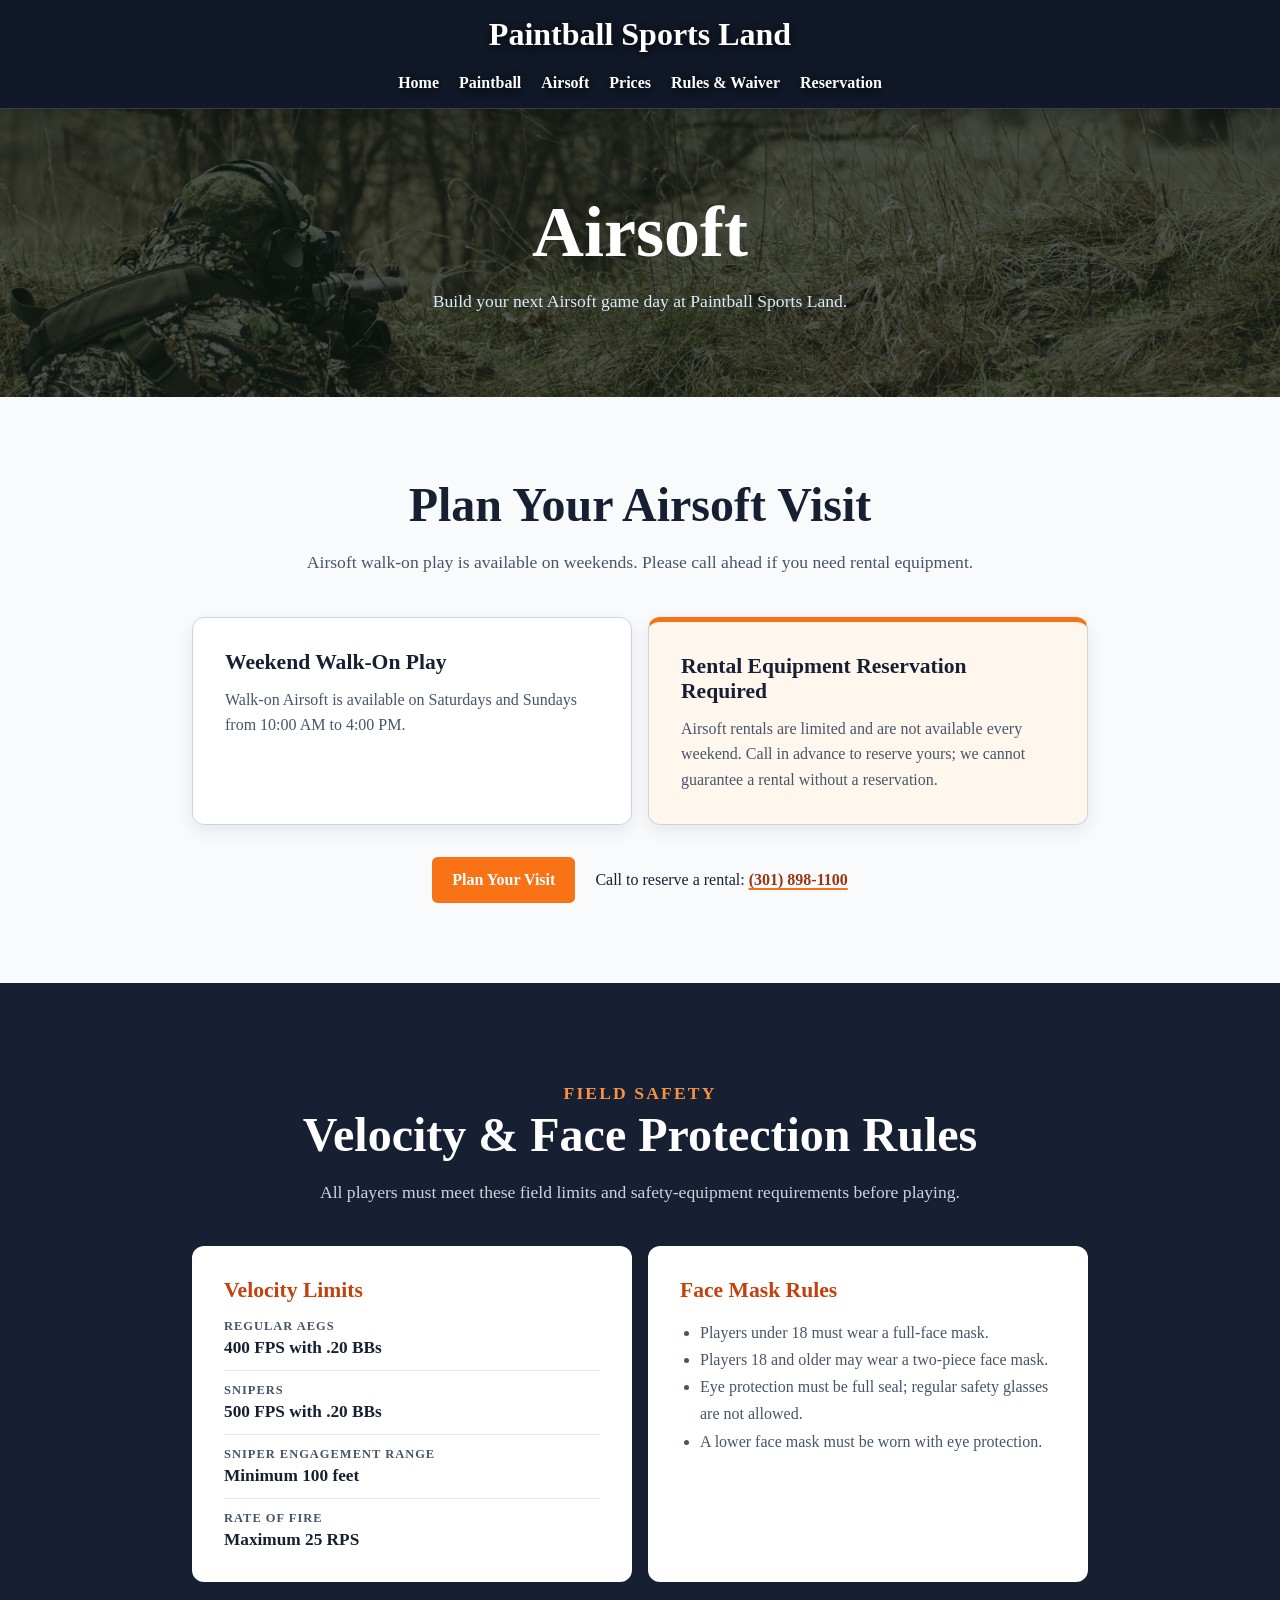
==== commit 5682e558: "changes to reservation- and image sizes and booking button size" ====
--- a/Airsoft.html
+++ b/Airsoft.html
@@ -27,7 +27,6 @@
     <main>
       <!-- Page hero introduces the activity without relying on a new image. -->
       <section class="inner-page-hero airsoft-hero">
-        <p class="section-label">Choose your adventure</p>
         <h2>Airsoft</h2>
         <p>Build your next Airsoft game day at Paintball Sports Land.</p>
       </section>
@@ -40,17 +39,13 @@
         <div class="content-grid">
           <article class="page-card">
             <h3>Weekend Walk-On Play</h3>
-<p>Walk-on Airsoft play is available on Saturdays and Sundays from 10:00 AM to 4:00 PM.</p>
+            <p>Walk-on Airsoft is available on Saturdays and Sundays from 10:00 AM to 4:00 PM.</p>
           </article>
           <article class="page-card airsoft-rental-card">
-            <h3>Rental Equipment</h3>
-            <p>Airsoft rentals are limited and are not available every weekend. Call in advance to reserve yours.</p>
+            <h3>Rental Equipment Reservation Required</h3>
+            <p>Airsoft rentals are limited and are not available every weekend. Call in advance to reserve yours; we cannot guarantee a rental without a reservation.</p>
           </article>
         </div>
-        <aside class="page-callout airsoft-rental-notice">
-          <h3>Rental Reservation Required</h3>
-          <p>We cannot guarantee an Airsoft rental if you do not call ahead to reserve it.</p>
-        </aside>
         <div class="page-action-row">
           <a class="book-button" href="Reservation.html">Plan Your Visit</a>
           <span>Call to reserve a rental: <a class="text-link" href="tel:+13018981100">(301) 898-1100</a></span>
--- a/style.css
+++ b/style.css
@@ -161,14 +161,20 @@
   outline: 3px solid #fff;
   outline-offset: 3px;
 }
+/* Makes the booking action inside the homepage photo slides easier to tap. */
+.caption .book-button {
+  padding: 1rem 1.6rem;
+  font-size: 1.1rem;
+}
 /* SLIDESHOW CONTROLS */
 .slide-arrow {
   position: relative;
   border: none;
   background: transparent;
   color: white;
-  font-size: 1.8rem;
-  padding: 0 0.75rem;
+  font-size: 2.5rem;
+  line-height: 1;
+  padding: 0.25rem 1rem;
   cursor: pointer;
 }
 /* Holds the arrows and dots at the bottom center of the hero. */
@@ -179,18 +185,18 @@
   z-index: 2;
   display: flex;
   align-items: center;
-  gap: 0.5rem;
+  gap: 0.75rem;
   transform: translateX(-50%);
 }
 /* Places the slide selector dots in a row. */
 .slide-dots {
   display: flex;
-  gap: 0.5rem;
+  gap: 0.7rem;
 }
 /* Default (unselected) slide selector. */
 .slide-dot {
-  width: 0.7rem;
-  height: 0.7rem;
+  width: 1rem;
+  height: 1rem;
   padding: 0;
   border: 1px solid white;
   border-radius: 50%;
@@ -293,6 +299,8 @@
 /* Adds a little visual separation above the booking link. */
 .hours-button {
   margin-top: 0.5rem;
+  padding: 1.25rem 2.25rem;
+  font-size: 1.3rem;
 }
 
 /*
@@ -405,6 +413,24 @@
   /* The underline collided with parentheses on some screens; color and weight keep this clearly tappable. */
   text-decoration: none;
 }
+/* Keeps the two-line address readable while making the entire address tappable. */
+.contact-item .address-map-link {
+  display: grid;
+  color: inherit;
+  font: inherit;
+  font-weight: inherit;
+  line-height: inherit;
+  padding: 0;
+}
+.contact-item .address-map-link:hover {
+  color: #9a3412;
+  text-decoration: underline;
+  text-underline-offset: 0.18em;
+}
+.contact-item .address-map-link:focus-visible {
+  outline: 3px solid #172033;
+  outline-offset: 3px;
+}
 /* Keeps displayed phone numbers on one unbroken, comfortably spaced line. */
 a[href^="tel:"] {
   display: inline-block;
@@ -504,7 +530,9 @@
 */
 .inner-page-hero {
   display: grid;
+  align-content: center;
   place-items: center;
+  row-gap: 0.4rem;
   min-height: 18rem;
   padding: 4rem 5%;
   background: linear-gradient(135deg, #111827, #263449);
@@ -524,7 +552,7 @@
 /* Short description placed below each inner-page title. */
 .inner-page-hero > p:last-child {
   max-width: 42rem;
-  margin: 1rem 0 0;
+  margin: 0.4rem 0 0;
   color: #dbeafe;
   font-size: 1.1rem;
   line-height: 1.6;
@@ -620,13 +648,25 @@
 .waiver-download-section .book-button {
   margin-top: 1.25rem;
 }
-.field-rules-section ol {
+.field-rules-list,
+.rental-rules-list {
   display: grid;
   gap: 0.7rem;
   margin: 1rem 0 0;
   padding-left: 1.4rem;
   color: #475569;
   line-height: 1.6;
+}
+.field-rules-list h4 {
+  margin: 0;
+  color: #172033;
+  font-size: 1.05rem;
+}
+.field-rules-list p {
+  margin: 0.35rem 0 0;
+}
+.rental-rules-heading {
+  margin-top: 2rem !important;
 }
 .field-rules-section li::marker {
   color: #c2410c;
@@ -788,6 +828,15 @@
   outline: 3px solid rgba(249, 115, 22, 0.35);
   border-color: #ea580c;
 }
+/* Immediate visual feedback helps visitors confirm a complete email address. */
+.contact-details-form input.is-invalid {
+  border-color: #dc2626;
+  background: #fef2f2;
+}
+.contact-details-form input.is-valid {
+  border-color: #16a34a;
+  background: #f0fdf4;
+}
 .session-options {
   display: grid;
   gap: 0.65rem;
@@ -811,6 +860,13 @@
   font-size: 0.9rem;
   line-height: 1.4;
 }
+/* Explains when a reservation type is unavailable without adding another card. */
+.reservation-input-help {
+  margin: 0;
+  color: #64748b;
+  font-size: 0.9rem;
+  line-height: 1.4;
+}
 .session-options label {
   display: flex;
   align-items: flex-start;
@@ -823,6 +879,31 @@
 .session-options input {
   width: auto;
   margin: 0.2rem 0 0;
+}
+/* Restores a full-width time field inside the weekday session fieldset. */
+.weekday-time-options label {
+  display: grid;
+  gap: 0.35rem;
+  margin: 0;
+  color: #334155;
+  font-size: 0.9rem;
+  font-weight: 700;
+}
+.weekday-time-options input {
+  width: 100%;
+  margin: 0;
+}
+/* Makes the weekend session choices feel like large tap targets instead of tiny radios. */
+.session-options:not(.weekday-time-options) label {
+  padding: 0.75rem;
+  border: 1px solid #cbd5e1;
+  border-radius: 0.35rem;
+  background: #fff;
+  font-size: 1rem;
+}
+.session-options:not(.weekday-time-options) label:has(input:checked) {
+  border-color: #ea580c;
+  background: #fff7ed;
 }
 .contact-details-form {
   grid-column: 1 / -1;
@@ -855,6 +936,46 @@
   margin: 0;
   color: #475569;
   line-height: 1.5;
+}
+/* Keeps live status text available to screen readers while the dialog handles visible feedback. */
+.visually-hidden {
+  position: absolute;
+  width: 1px;
+  height: 1px;
+  padding: 0;
+  margin: -1px;
+  overflow: hidden;
+  clip: rect(0, 0, 0, 0);
+  white-space: nowrap;
+  border: 0;
+}
+/* Large, focused reservation feedback that is easy to notice after submission. */
+.reservation-status-dialog {
+  width: min(90vw, 34rem);
+  margin: auto;
+  padding: 2rem;
+  border: 0;
+  border-radius: 0.75rem;
+  box-shadow: 0 24px 60px rgba(15, 23, 42, 0.35);
+  color: #172033;
+}
+.reservation-status-dialog::backdrop {
+  background: rgba(15, 23, 42, 0.68);
+}
+.reservation-status-dialog h2 {
+  margin: 0;
+  color: #c2410c;
+  font-size: 1.5rem;
+}
+.reservation-status-dialog p {
+  margin: 1rem 0 1.5rem;
+  color: #475569;
+  font-size: 1.05rem;
+  line-height: 1.6;
+}
+.reservation-status-dialog .book-button {
+  border: 0;
+  cursor: pointer;
 }
 .reservation-call-note {
   max-width: 60rem;
@@ -1130,6 +1251,10 @@
 .package-grid {
   max-width: 46rem;
 }
+/* Brings the Paintball rental heading closer to the hero photograph. */
+.paintball-packages {
+  padding-top: 3rem;
+}
 .package-card {
   border-top: 5px solid #f97316;
 }
@@ -1174,6 +1299,11 @@
 }
 .party-package-section .content-heading p:last-child {
   color: #cbd5e1;
+}
+/* Spaces the weekend and weekday private-group packages without extra cards. */
+.party-package-list {
+  display: grid;
+  gap: 1.5rem;
 }
 .party-package-card {
   display: grid;
@@ -1198,6 +1328,12 @@
   font-weight: 800;
   line-height: 1.4;
 }
+/* Makes the weekday and weekend package names easy to spot before the price. */
+.party-package-label {
+  font-size: 1.3rem;
+  letter-spacing: 0.04em;
+  text-transform: uppercase;
+}
 .party-package-price strong {
   font-size: clamp(2.5rem, 6vw, 4rem);
   line-height: 1;
@@ -1221,9 +1357,6 @@
 /* AIRSOFT VISIT AND SAFETY INFORMATION */
 .airsoft-rental-card {
   border-top: 5px solid #f97316;
-}
-.airsoft-rental-notice {
-  border-left-color: #dc2626;
   background: #fff7ed;
 }
 .airsoft-rules-section {
@@ -1341,6 +1474,10 @@
 
   .page-content {
     padding: 3.5rem 1.25rem;
+  }
+
+  .paintball-packages {
+    padding-top: 2.5rem;
   }
 
   .content-grid {
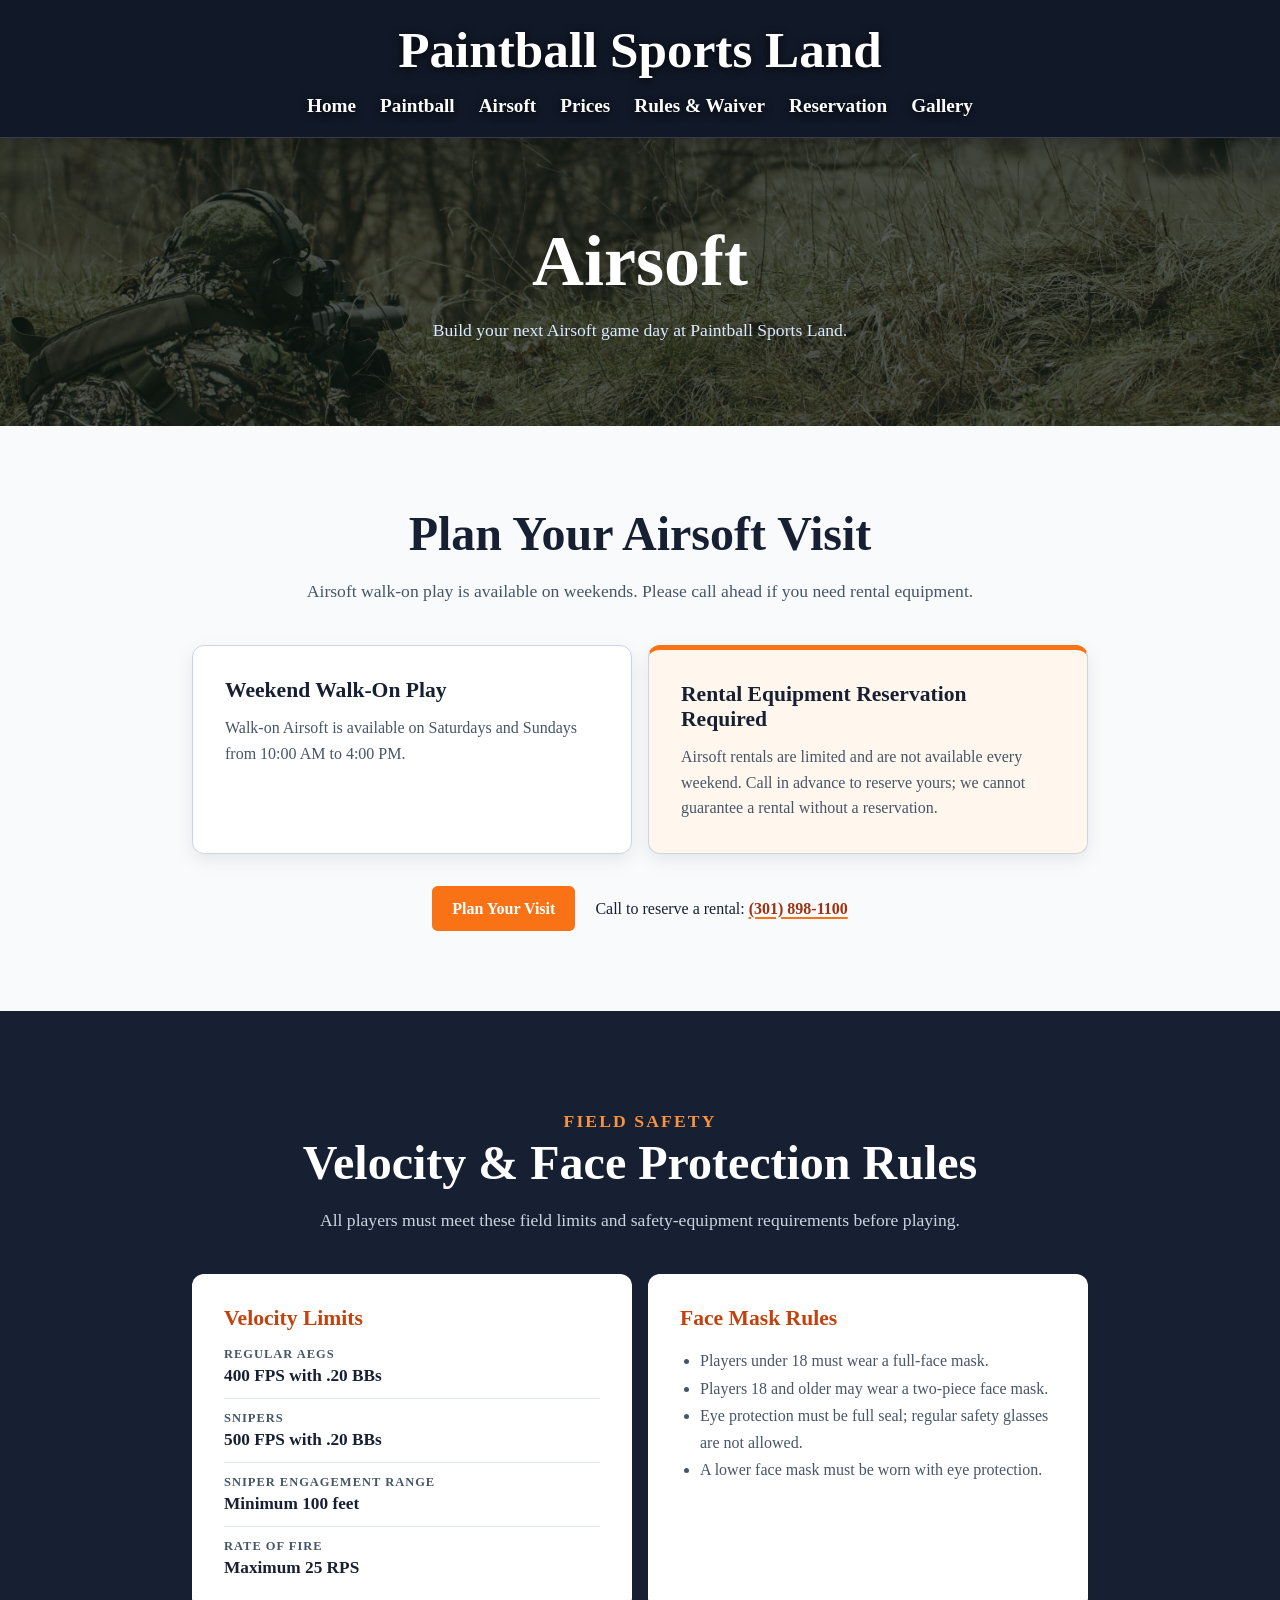
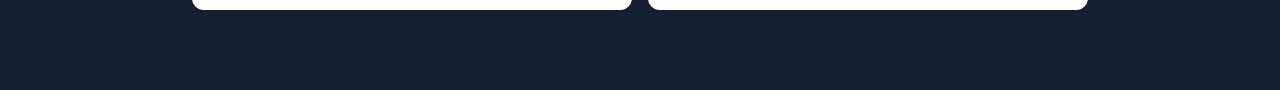
==== commit 58fed506: "made banner larger, and made a new gallary section" ====
--- a/Airsoft.html
+++ b/Airsoft.html
@@ -20,6 +20,7 @@
           <li><a href="prices.html">Prices</a></li>
           <li><a href="Rules.html">Rules &amp; Waiver</a></li>
           <li><a href="Reservation.html">Reservation</a></li>
+          <li><a href="Gallery.html">Gallery</a></li>
         </ul>
       </nav>
     </header>
--- a/style.css
+++ b/style.css
@@ -18,9 +18,10 @@
 
 /* BUSINESS NAME IN THE HEADER */
 h1 {
-  /* Centers the name and removes the browser's default top spacing. */
+  /* Centers the name and gives the shared site banner a clear visual presence. */
   text-align: center;
-  margin-top: 0;
+  margin: 0 0 1rem;
+  font-size: clamp(2.3rem, 4vw, 3.25rem);
   /* White text and a shadow keep the title readable over every photograph. */
   color: #fff;
   text-shadow: 0 2px 10px rgba(0, 0, 0, 0.75);
@@ -32,7 +33,7 @@
   position: relative;
   width: 100%;
   z-index: 3;
-  padding: 1rem 0;
+  padding: 1.25rem 0;
   /* An opaque background keeps the banner readable without cutting into images. */
   background: #111827;
   border-bottom: 1px solid rgba(255, 255, 255, 0.16);
@@ -46,7 +47,7 @@
 .nav-menu {
   display: flex;            /* Lines navigation items up in a row. */
   justify-content: center;  /* Centers the complete menu. */
-  gap: 20px;                /* Space between each link; increase for a looser menu. */
+  gap: 1.5rem;              /* Space between each link; increase for a looser menu. */
   list-style: none;         /* Removes default bullet points. */
   padding: 0;               /* Removes browser-provided list indentation. */
   margin: 0;                /* Removes browser-provided list spacing. */
@@ -56,6 +57,7 @@
 .nav-menu a {
   text-decoration: none;
   color: #fff;
+  font-size: 1.2rem;
   font-weight: 700;
   text-shadow: 0 2px 8px rgba(0, 0, 0, 0.8);
 }
@@ -575,6 +577,29 @@
   background: #f8fafc;
   color: #172033;
 }
+/* Caption-free masonry layout keeps each field photo at its natural shape. */
+.gallery-grid {
+  columns: 3 18rem;
+  column-gap: 1.25rem;
+  max-width: 76rem;
+  margin: 0 auto;
+}
+.gallery-item {
+  break-inside: avoid;
+  margin: 0 0 1.25rem;
+  overflow: hidden;
+  border-radius: 0.6rem;
+  background: #e2e8f0;
+}
+.gallery-item img {
+  display: block;
+  width: 100%;
+  height: auto;
+  transition: transform 0.3s ease;
+}
+.gallery-item:hover img {
+  transform: scale(1.025);
+}
 /* Centers the title and introduction above each page's content cards. */
 .content-heading {
   max-width: 43rem;
@@ -1483,6 +1508,10 @@
   .content-grid {
     grid-template-columns: 1fr;
   }
+
+  .gallery-grid {
+    columns: 1;
+  }
 }
 
 /* Reduces the FAQ section's side padding on narrow screens. */
@@ -1524,21 +1553,24 @@
 */
 @media (max-width: 700px) {
   header {
-    padding: 0.75rem 1rem;
+    padding: 1.5rem 1.1rem;
   }
 
   h1 {
-    margin-bottom: 0.65rem;
-    font-size: clamp(1.35rem, 7vw, 2rem);
+    margin-bottom: 1.15rem;
+    font-size: clamp(2.3rem, 11vw, 3.25rem);
   }
 
   .nav-menu {
     flex-wrap: wrap;
-    gap: 0.55rem 1rem;
+    gap: 1rem 1.4rem;
   }
 
   .nav-menu a {
-    font-size: 0.85rem;
+    display: inline-block;
+    padding: 0.3rem;
+    font-size: 1.3rem;
+    line-height: 1.45;
   }
 
   .slideshow {
